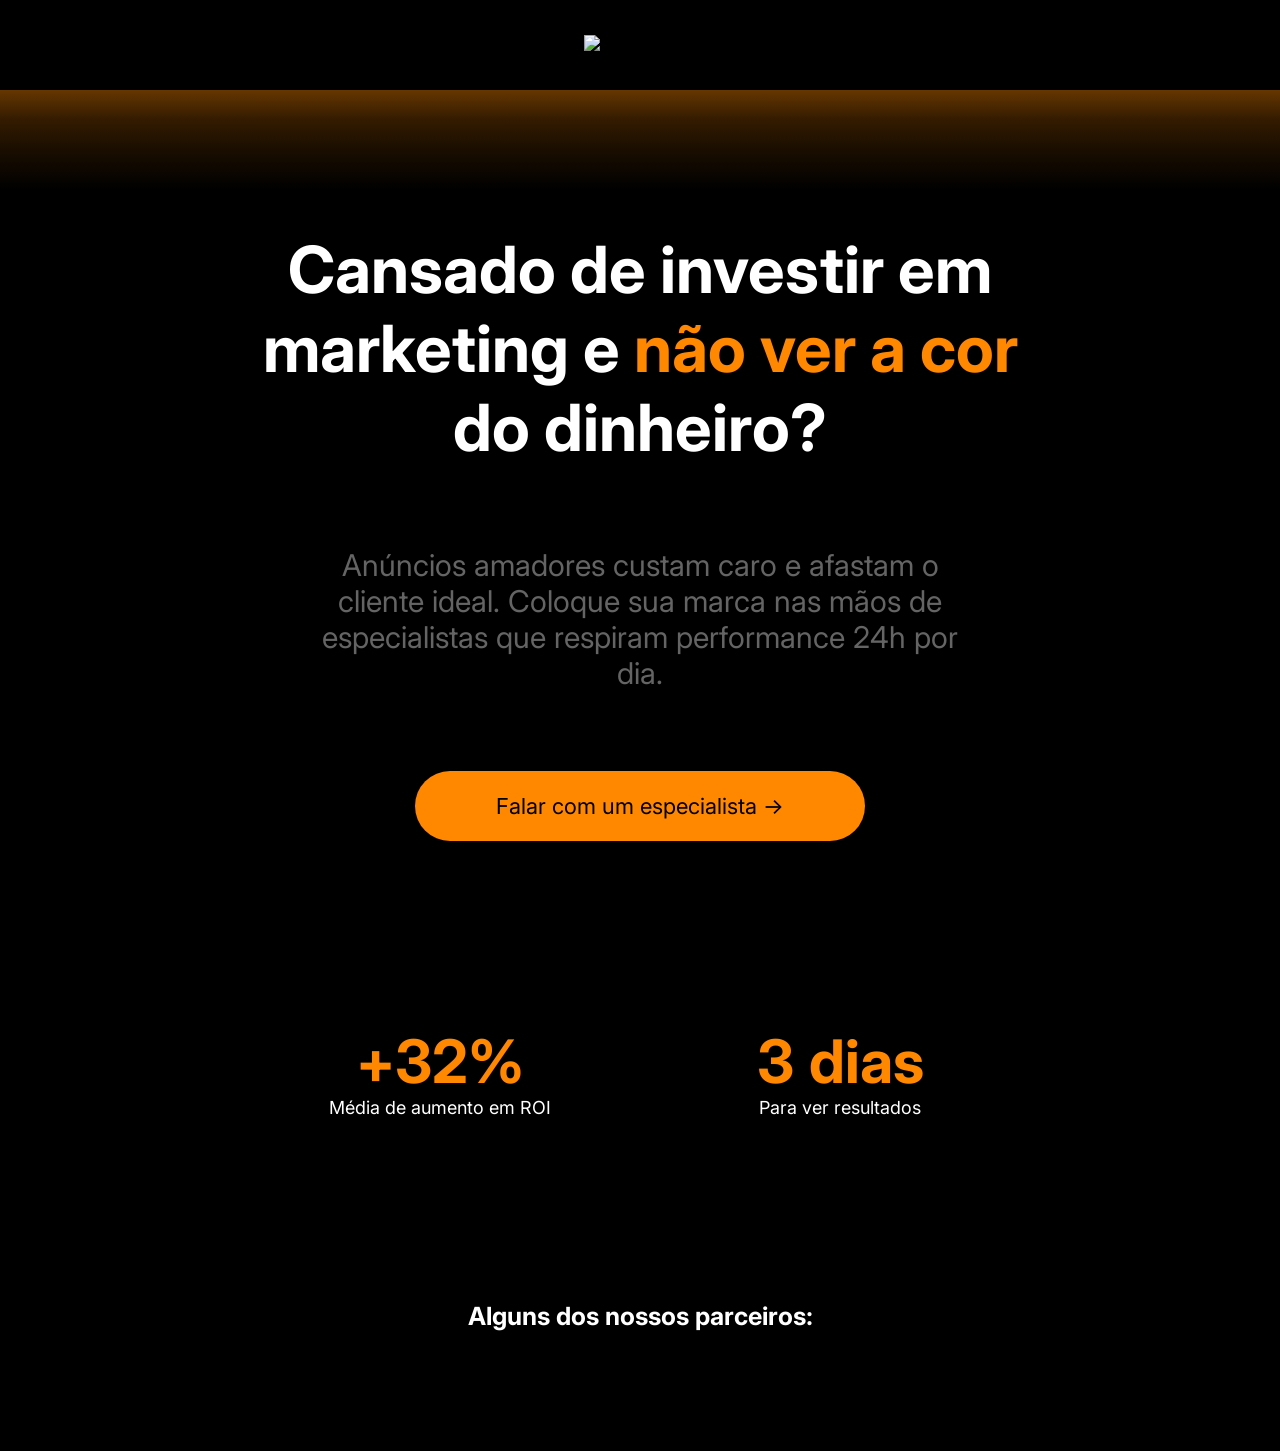
==== index.html @ 493e9f5f "Add files via upload" ====
<!DOCTYPE html>
<html>

<head>
    <title>Results</title>
    <meta charset="utf-8">
    <meta name="viewport" content="width=device-width, initial-scale=1.0">
    <meta name="description" content="Descrição clara e objetiva da página (até ~160 caracteres)">
    <link rel="icon" href="/Logos/LOGO RESULTS.png" type="image/x-icon">
    <link rel="stylesheet" href="/style.css">
    <link rel="preconnect" href="https://fonts.googleapis.com">
    <link rel="preconnect" href="https://fonts.gstatic.com" crossorigin>
    <link
        href="https://fonts.googleapis.com/css2?family=Inter:ital,opsz,wght@0,14..32,100..900;1,14..32,100..900&display=swap"
        rel="stylesheet">
</head>

<body>
    <main>
        <header>
            <div class="moldura_logo">
                <img src="/Logos/LOGO RESULTS.png" alt="Logo Results">
            </div>
        </header>
        <section id="inicio">
            <div class="texto_principal">
                <h1>Cansado de investir em marketing e <span class="texto_principal_destaque">não ver a cor</span> do
                    dinheiro?</h1>
            </div>
            <div class="subtexto_principal">
                <p>Anúncios amadores custam caro e afastam o cliente ideal. Coloque sua marca nas mãos de especialistas
                    que respiram performance 24h por dia.</p>
            </div>
            <a class="btn_contato" href="https://wa.link/cqobxs">Falar com um especialista →</a>
            <div class="medidores">
                <article class="ROI">
                    <section>
                    <h1>+</h1>
                    <h1 id="contador-roi">0</h1>
                    <h1>%</h1>
                    </section>
                    <p>Média de aumento em ROI</p>
                </article>
                <article class="DIAS">
                    <section>
                        <h1 id="contador-dias">0</h1>
                        <h1>dias</h1>
                    </section>
                    <p>Para ver resultados</p>
                </article>
            </div>
        </section>
        <section id="parceiros">
            <p>Alguns dos nossos parceiros:</p>
            <article class="logo_parceiros">
                <div class="parceiro">
                    <img class="logos" src="/Logos/LOGO CHEFIA.png" alt="">
                </div>
                <div class="parceiro">
                    <img class="logos" src="/Logos/LOGO FW PINTURAS.png" alt="">
                </div>
                <div class="parceiro">
                    <img class="logos" src="/Logos/LOGO JP TURISMO.png" alt="">
                </div>
                <div class="parceiro">
                    <img class="logos" src="/Logos/LOGO LM.png" alt="">
                </div>
                <div class="parceiro">
                    <img class="logos" src="/Logos/LOGO OBURGUES SEM FUNDO_.png" alt="">
                </div>
                <div class="parceiro">
                    <img class="logos" src="/Logos/LOGO SANTO.png" alt="">
                </div>
                <div class="parceiro">
                    <img class="logos" src="/Logos/LOGO BRANCA (SEM FUNDO).png" alt="">
                </div>
                <div class="parceiro">
                    <img class="logos" src="/Logos/LOGO TS3 BRANCA SEM FUNDO.png" alt="">
                </div>
            </article>
        </section>
    </main>
    <script src="./script.js"></script>
</body>

</html>
---- style.css ----
* {
    margin: 0;
    padding: 0;
    box-sizing: border-box;
    font-family: "Inter", sans-serif;
}

header {
    background-color: black;
    width: 100%;
    height: 10vh;
    display: flex;
    justify-content: center;
    align-items: center;
}

header img {
    max-width: 100%;
}

#inicio {
    background-color: black;
    width: 100%;
    display: flex;
    flex-direction: column;
    align-items: center;
    padding: 40px;
    gap: 80px;
    position: relative;
    overflow: hidden;
}

#inicio::before {
    content: "";
    position: absolute;
    top: 0;
    left: 0;
    width: 100%;
    height: 100px;
    background: linear-gradient(to bottom,
            rgba(255, 136, 0, 0.4) 0%,
            rgba(255, 136, 0, 0.2) 30%,
            rgba(255, 136, 0, 0.1) 60%,
            rgba(255, 136, 0, 0.05) 80%,
            transparent 100%);
}

.texto_principal {
    margin-top: 100px;
    width: 60vw;
}

.texto_principal h1 {
    color: white;
    text-align: center;
    font-size: 65px
}

.texto_principal_destaque {
    color: rgba(255, 136, 0, 1);
}

.subtexto_principal {
    width: 50vw;
}

.subtexto_principal p {
    text-align: center;
    font-size: 30px;
    color: rgb(100, 100, 100);
}

.btn_contato {
    text-decoration: none;
    width: 450px;
    height: 70px;
    border-radius: 100px;
    background-color: rgba(255, 136, 0, 1);
    display: flex;
    justify-content: center;
    align-items: center;
    font-size: 22px;
    color: black;
    transition: all 0.2s ease-out;
}

.btn_contato:hover {
    background-color: black;
    color: white;
    box-shadow: 0 0 25px rgba(255, 136, 0, 1);
}

.medidores {
    width: 100%;
    height: 300px;
    display: flex;
    flex-wrap: wrap;
    justify-content: center;
    align-items: center;
}

.ROI {

    width: 400px;
    height: 200px;
    display: flex;
    flex-direction: column;
    justify-content: center;
    align-items: center;
}

.ROI section{
    display: flex;
    flex-direction: row;
}

.DIAS section{
    display: flex;
    flex-direction: row;
    gap: 15px;
}

.DIAS {
    width: 400px;
    height: 200px;
    display: flex;
    flex-direction: column;
    justify-content: center;
    align-items: center;
}

.medidores h1 {
    color: rgba(255, 136, 0, 1);
    font-size: 60px;
}

.medidores p {
    color: white;
    font-size: 18px;
}

#parceiros {
    background-color: black;
    width: 100%;
    height: 100%;
    display: flex;
    padding: 40px;
    flex-direction: column;
    align-items: center;
    gap: 30px;
}

#parceiros p {
    font-size: 25px;
    font-weight: bolder;
    color: white;
}

.logo_parceiros {
    width: 100%;
    gap: 50px;
    display: flex;
    justify-content: space-around;
    flex-wrap: wrap;
}

.parceiro {
    display: flex;
    justify-content: center;
    align-items: center;
    width: 250px;
}

.logos {
    max-width: 100%;
}
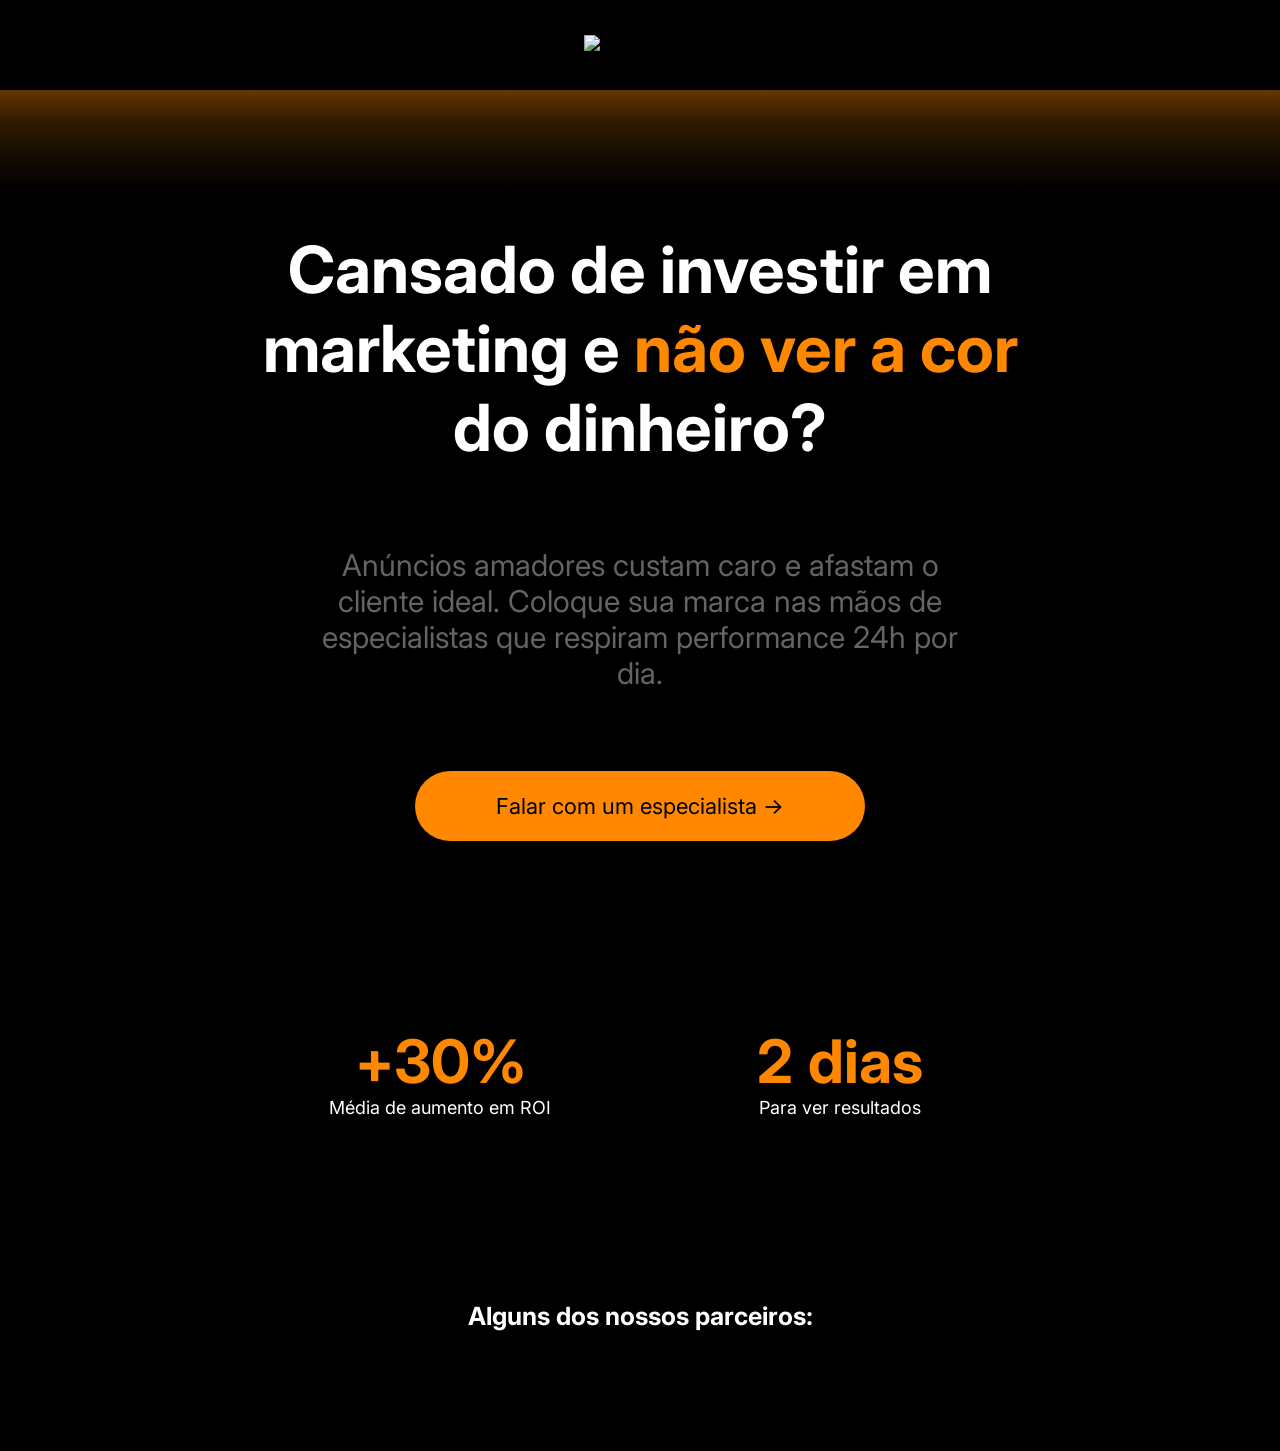
==== commit 233a4a3b: "Add files via upload" ====
--- a/index.html
+++ b/index.html
@@ -7,7 +7,7 @@
     <meta name="viewport" content="width=device-width, initial-scale=1.0">
     <meta name="description" content="Descrição clara e objetiva da página (até ~160 caracteres)">
     <link rel="icon" href="/Logos/LOGO RESULTS.png" type="image/x-icon">
-    <link rel="stylesheet" href="/style.css">
+    <link rel="stylesheet" href="./style.css">
     <link rel="preconnect" href="https://fonts.googleapis.com">
     <link rel="preconnect" href="https://fonts.gstatic.com" crossorigin>
     <link
@@ -19,7 +19,7 @@
     <main>
         <header>
             <div class="moldura_logo">
-                <img src="/Logos/LOGO RESULTS.png" alt="Logo Results">
+                <img src="./Logos/LOGO RESULTS.png" alt="Logo Results">
             </div>
         </header>
         <section id="inicio">
@@ -54,28 +54,28 @@
             <p>Alguns dos nossos parceiros:</p>
             <article class="logo_parceiros">
                 <div class="parceiro">
-                    <img class="logos" src="/Logos/LOGO CHEFIA.png" alt="">
+                    <img class="logos" src="./Logos/LOGO CHEFIA.png" alt="">
                 </div>
                 <div class="parceiro">
-                    <img class="logos" src="/Logos/LOGO FW PINTURAS.png" alt="">
+                    <img class="logos" src="./Logos/LOGO FW PINTURAS.png" alt="">
                 </div>
                 <div class="parceiro">
-                    <img class="logos" src="/Logos/LOGO JP TURISMO.png" alt="">
+                    <img class="logos" src="./Logos/LOGO JP TURISMO.png" alt="">
                 </div>
                 <div class="parceiro">
-                    <img class="logos" src="/Logos/LOGO LM.png" alt="">
+                    <img class="logos" src="./Logos/LOGO LM.png" alt="">
                 </div>
                 <div class="parceiro">
-                    <img class="logos" src="/Logos/LOGO OBURGUES SEM FUNDO_.png" alt="">
+                    <img class="logos" src="./Logos/LOGO OBURGUES SEM FUNDO_.png" alt="">
                 </div>
                 <div class="parceiro">
-                    <img class="logos" src="/Logos/LOGO SANTO.png" alt="">
+                    <img class="logos" src="./Logos/LOGO SANTO.png" alt="">
                 </div>
                 <div class="parceiro">
-                    <img class="logos" src="/Logos/LOGO BRANCA (SEM FUNDO).png" alt="">
+                    <img class="logos" src="./Logos/LOGO BRANCA (SEM FUNDO).png" alt="">
                 </div>
                 <div class="parceiro">
-                    <img class="logos" src="/Logos/LOGO TS3 BRANCA SEM FUNDO.png" alt="">
+                    <img class="logos" src="./Logos/LOGO TS3 BRANCA SEM FUNDO.png" alt="">
                 </div>
             </article>
         </section>
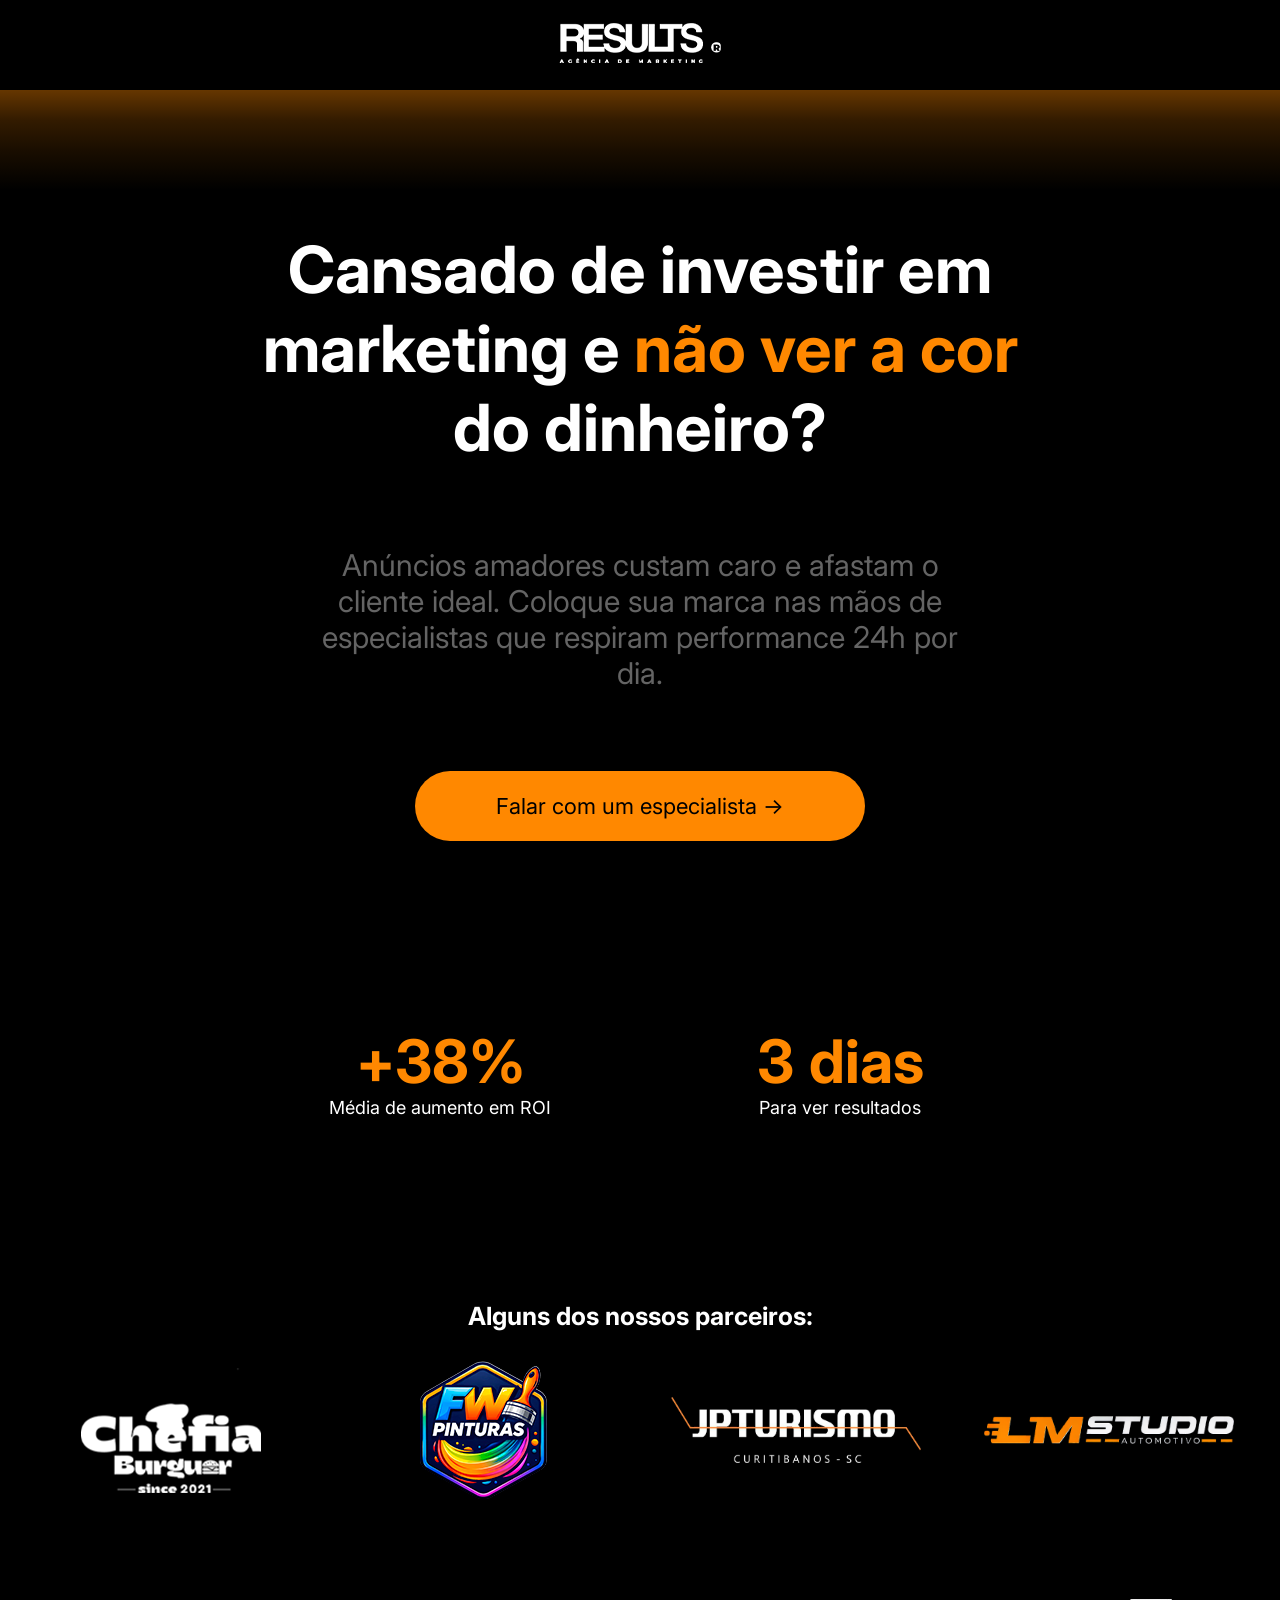
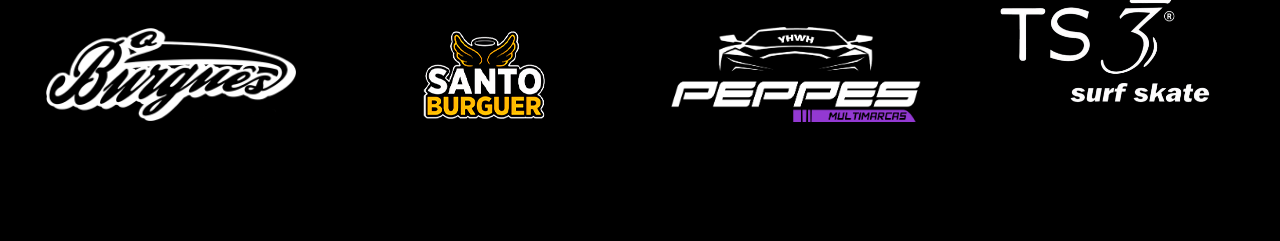
==== commit d89493ab: "Add files via upload" ====
--- a/index.html
+++ b/index.html
@@ -19,7 +19,7 @@
     <main>
         <header>
             <div class="moldura_logo">
-                <img src="./Logos/LOGO RESULTS.png" alt="Logo Results">
+                <img src="../Logos/LOGO RESULTS.png" alt="Logo Results">
             </div>
         </header>
         <section id="inicio">
--- a/style.css
+++ b/style.css
@@ -152,6 +152,7 @@
 
 #parceiros p {
     font-size: 25px;
+    text-align: center;
     font-weight: bolder;
     color: white;
 }
@@ -173,4 +174,20 @@
 
 .logos {
     max-width: 100%;
+}
+
+@media (max-width: 376px){
+    .texto_principal h1{
+        font-size: 32.5px;
+    }
+
+    .subtexto_principal p{
+        font-size: 15px;
+    }
+
+    .btn_contato{
+         width: 225px;
+         height: 35px;
+         font-size: 11px;
+    }
 }
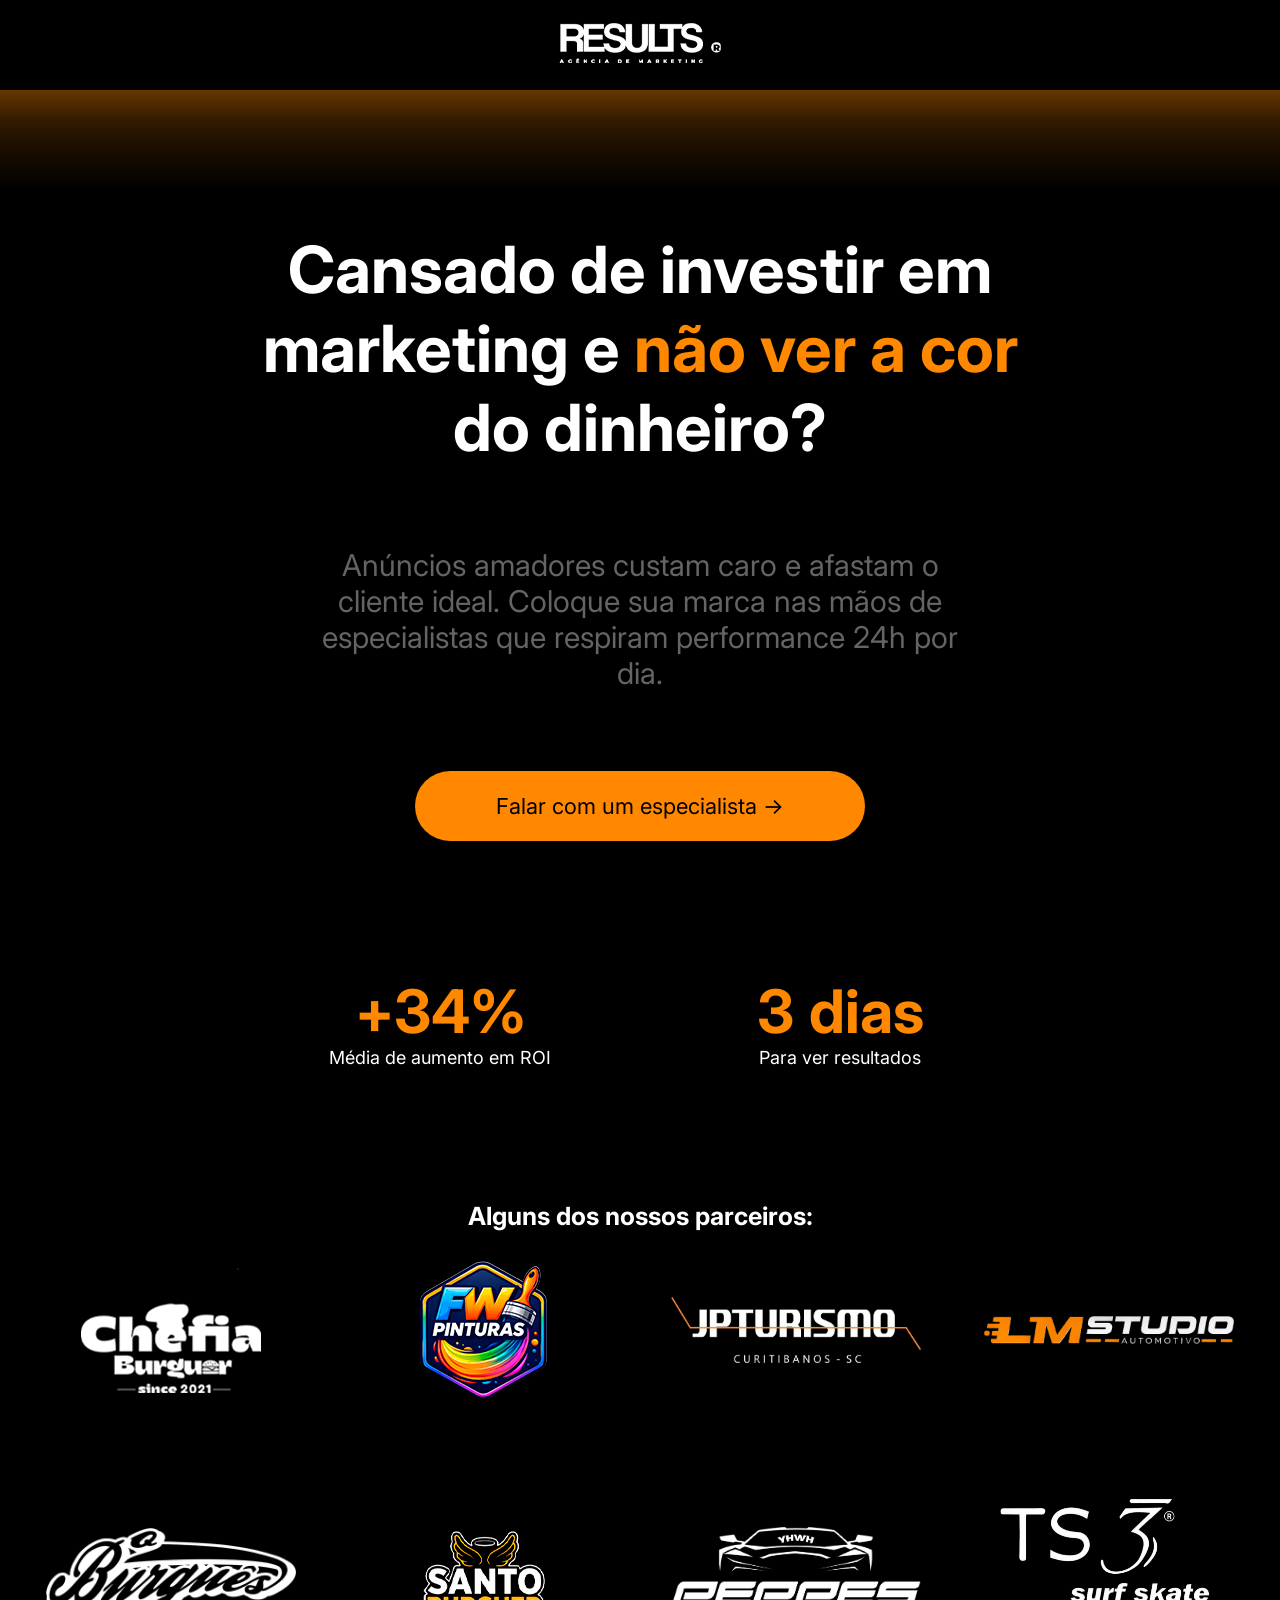
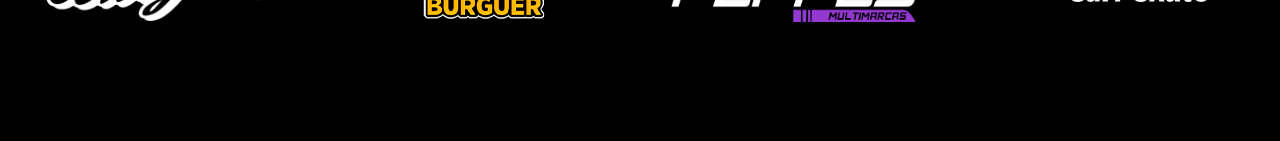
==== commit 44e971a1: "Add files via upload" ====
--- a/index.html
+++ b/index.html
@@ -19,7 +19,7 @@
     <main>
         <header>
             <div class="moldura_logo">
-                <img src="../Logos/LOGO RESULTS.png" alt="Logo Results">
+                <img src="./Logos/LOGO RESULTS.png" alt="Logo Results">
             </div>
         </header>
         <section id="inicio">
--- a/style.css
+++ b/style.css
@@ -92,7 +92,6 @@
 
 .medidores {
     width: 100%;
-    height: 300px;
     display: flex;
     flex-wrap: wrap;
     justify-content: center;
@@ -177,10 +176,21 @@
 }
 
 @media (max-width: 376px){
+    
+    #inicio{
+        gap: 40px;
+    } 
+    .texto_principal{
+        width: 100vw;
+    }
+
     .texto_principal h1{
         font-size: 32.5px;
     }
 
+    .subtexto_principal{
+        width: 90vw;
+    }
     .subtexto_principal p{
         font-size: 15px;
     }
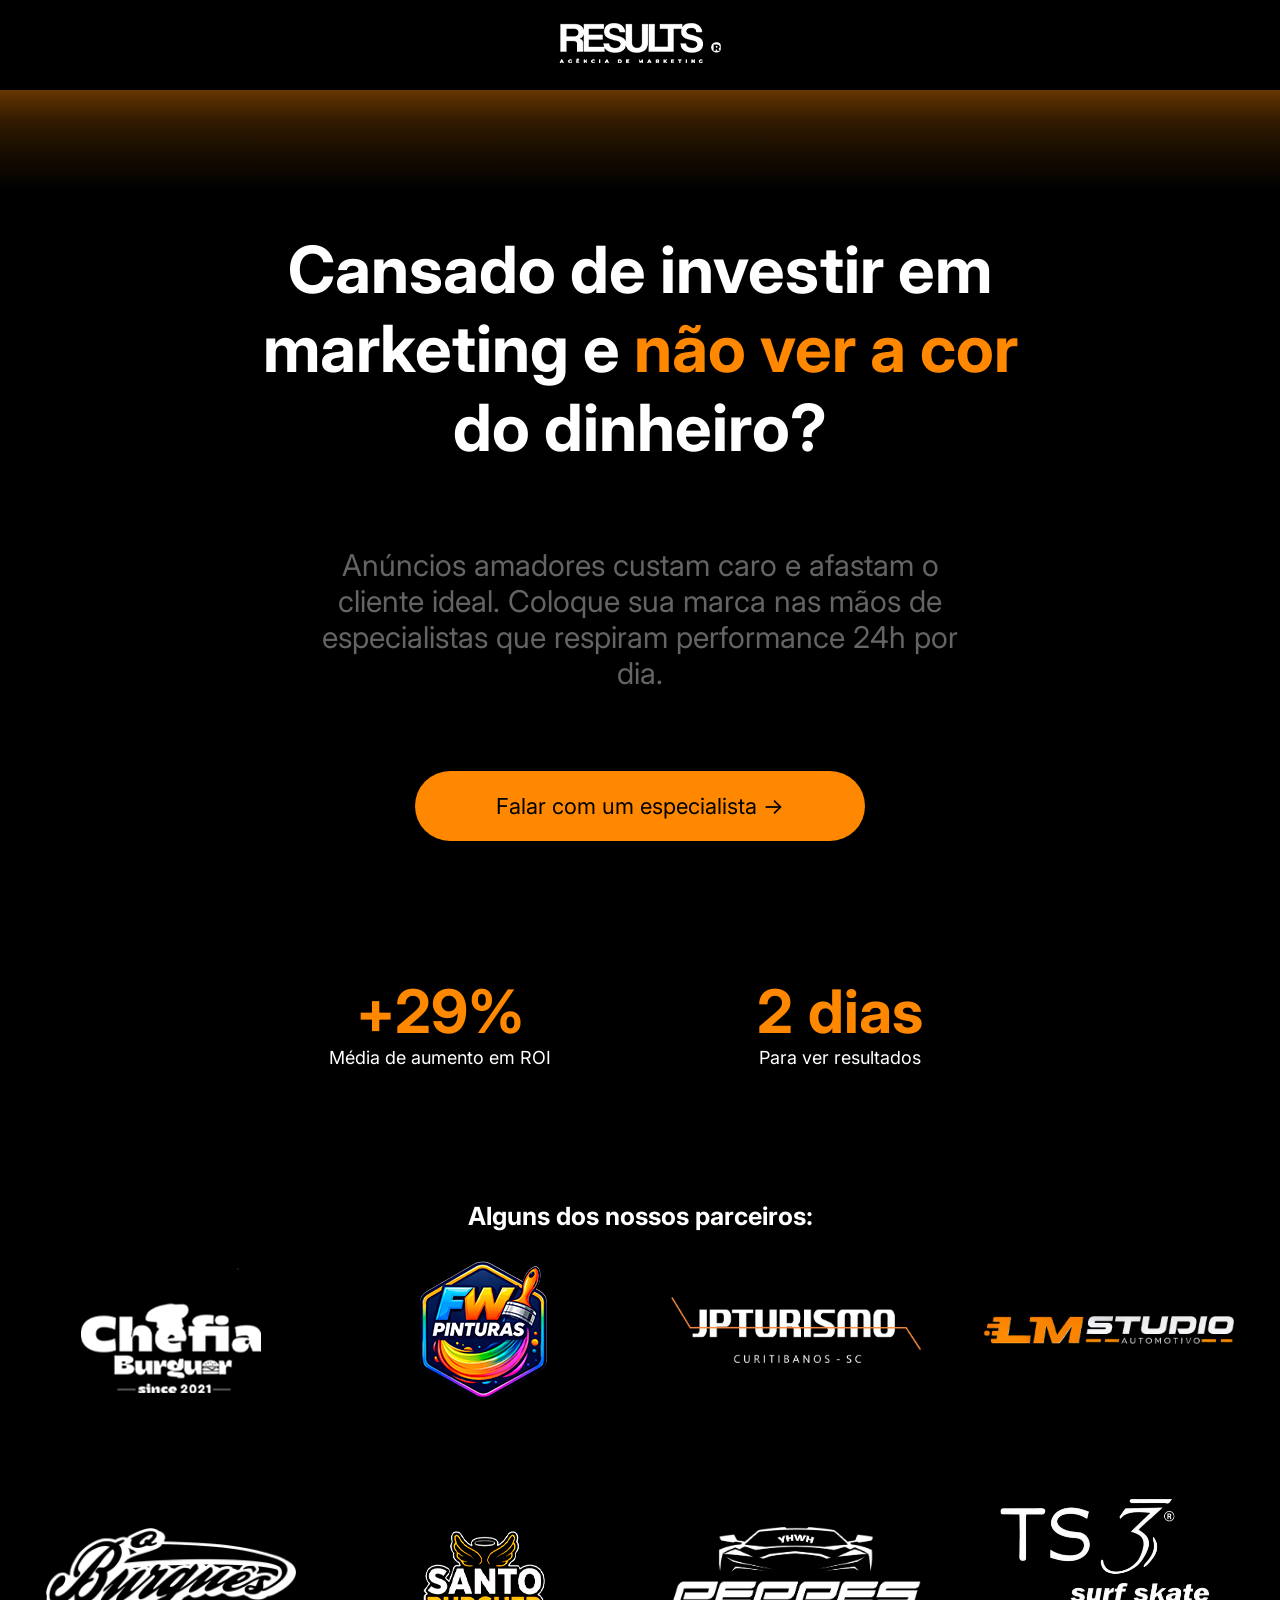
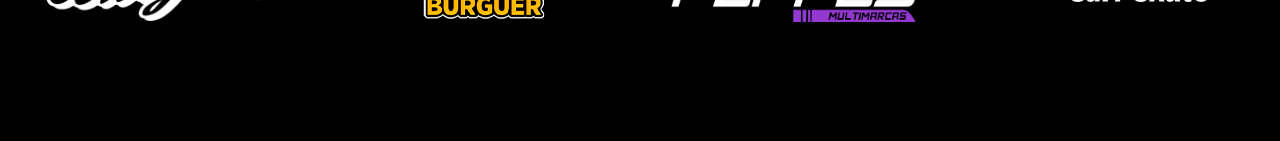
==== commit 93f7609d: "Add files via upload" ====
--- a/index.html
+++ b/index.html
@@ -6,6 +6,7 @@
     <meta charset="utf-8">
     <meta name="viewport" content="width=device-width, initial-scale=1.0">
     <meta name="description" content="Descrição clara e objetiva da página (até ~160 caracteres)">
+    <meta name="viewport" content="width=device-width, initial-scale=1.0, maximum-scale=1.0, user-scalable=no">
     <link rel="icon" href="/Logos/LOGO RESULTS.png" type="image/x-icon">
     <link rel="stylesheet" href="./style.css">
     <link rel="preconnect" href="https://fonts.googleapis.com">
--- a/style.css
+++ b/style.css
@@ -175,7 +175,7 @@
     max-width: 100%;
 }
 
-@media (max-width: 376px){
+@media (max-width: 1070px){
     
     #inicio{
         gap: 40px;
@@ -196,8 +196,35 @@
     }
 
     .btn_contato{
-         width: 225px;
-         height: 35px;
-         font-size: 11px;
+         width: 300px;
+         height: 40px;
+         font-size: 12px;
+    }
+}
+
+@media (max-width: 310px){
+    
+    #inicio{
+        gap: 40px;
+    } 
+    .texto_principal{
+        width: 100vw;
+    }
+
+    .texto_principal h1{
+        font-size: 20px;
+    }
+
+    .subtexto_principal{
+        width: 90vw;
+    }
+    .subtexto_principal p{
+        font-size: 10px;
+    }
+
+    .btn_contato{
+         width: 200px;
+         height: 40px;
+         font-size: 12px;
     }
 }
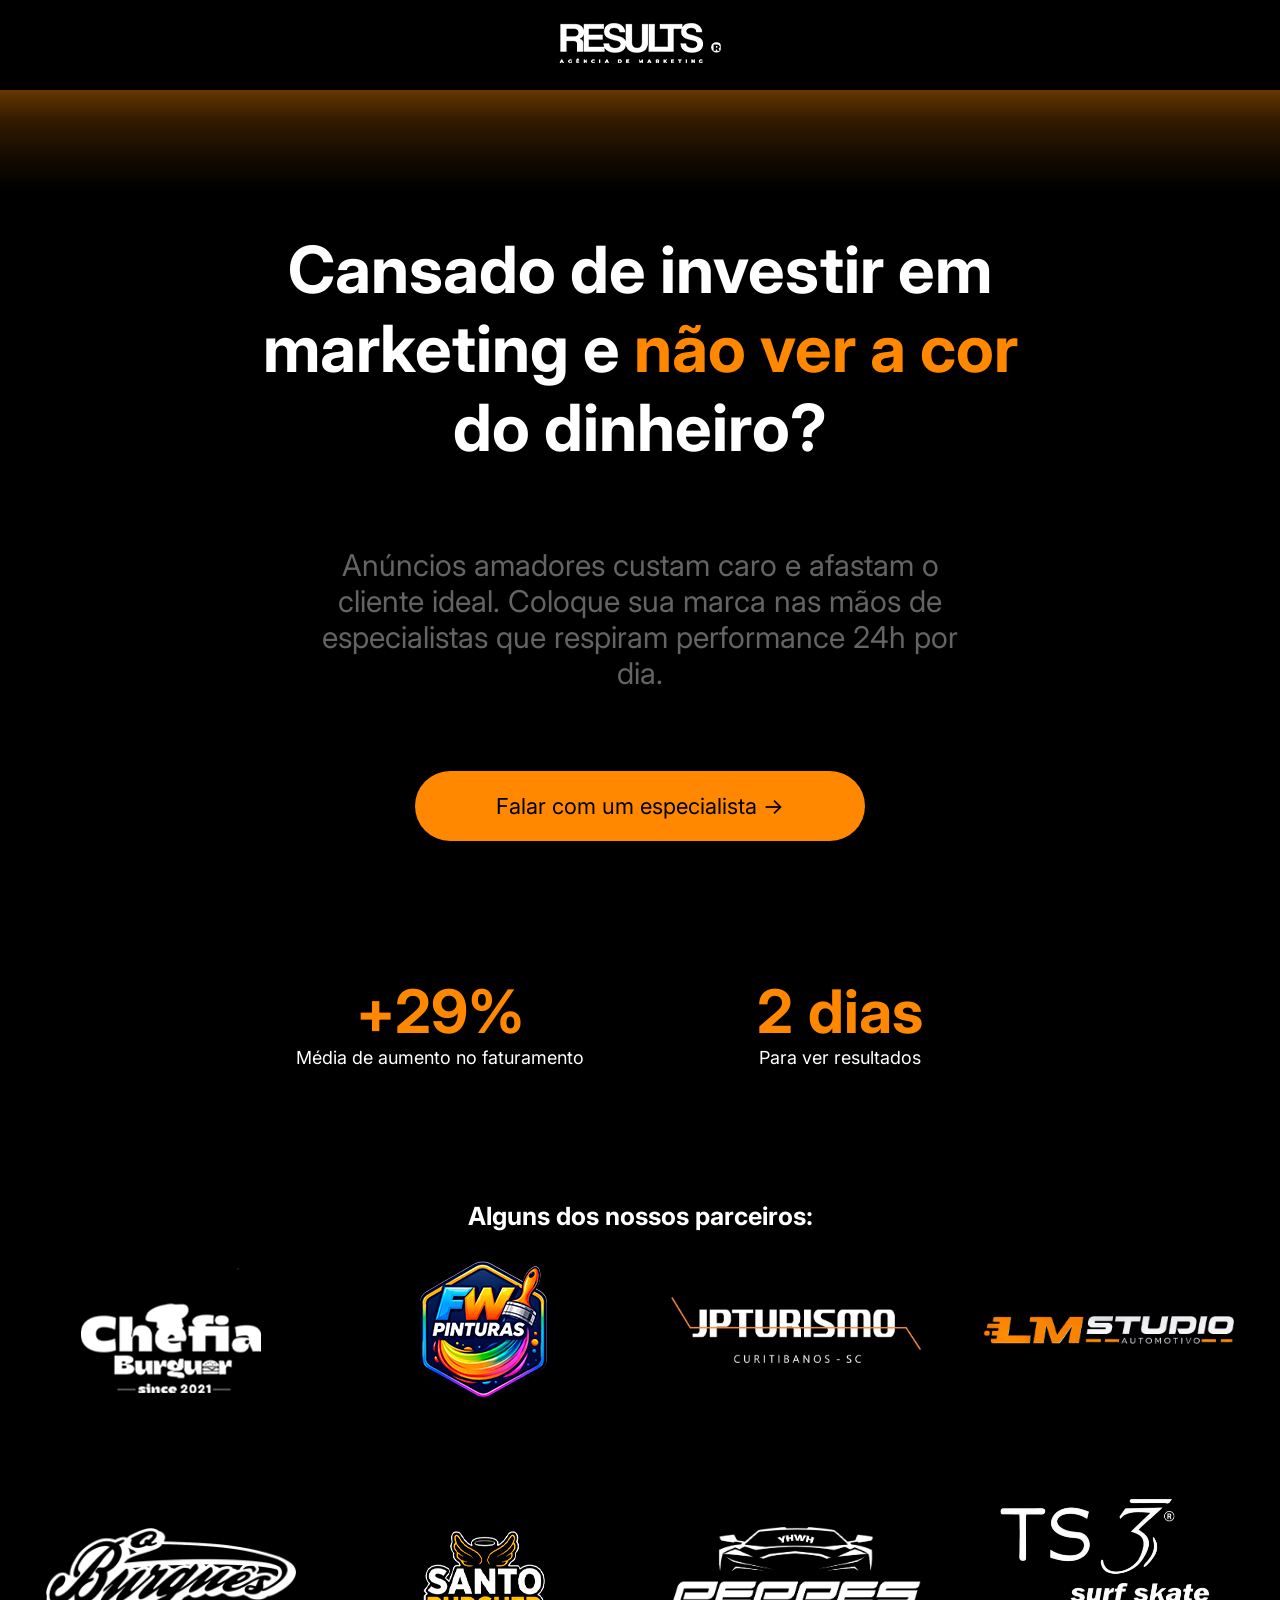
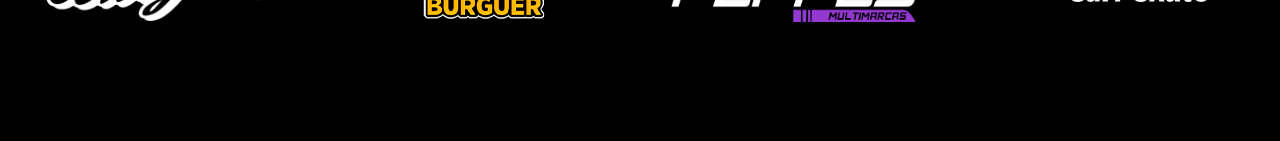
==== commit 1ea9adb2: "Add files via upload" ====
--- a/index.html
+++ b/index.html
@@ -2,12 +2,14 @@
 <html>
 
 <head>
-    <title>Results</title>
+    <title>Results: Onde Estratégia Vira Crescimento</title>
     <meta charset="utf-8">
     <meta name="viewport" content="width=device-width, initial-scale=1.0">
-    <meta name="description" content="Descrição clara e objetiva da página (até ~160 caracteres)">
+    <meta name="description" content="Conheça algumas das empresas que confiaram em nosso trabalho e os resultados que conquistamos juntos. 
+Apresentamos cases reais, com crescimento em vendas, aumento de alcance e estratégias que geram impacto mensurável. 
+Nosso foco é transformar investimento em marketing em resultados concretos para o seu negócio.">
     <meta name="viewport" content="width=device-width, initial-scale=1.0, maximum-scale=1.0, user-scalable=no">
-    <link rel="icon" href="/Logos/LOGO RESULTS.png" type="image/x-icon">
+    <link rel="icon" href="./Logos/LOGO-RESULTS.ico" type="image/x-icon">
     <link rel="stylesheet" href="./style.css">
     <link rel="preconnect" href="https://fonts.googleapis.com">
     <link rel="preconnect" href="https://fonts.gstatic.com" crossorigin>
@@ -36,11 +38,11 @@
             <div class="medidores">
                 <article class="ROI">
                     <section>
-                    <h1>+</h1>
-                    <h1 id="contador-roi">0</h1>
-                    <h1>%</h1>
+                        <h1>+</h1>
+                        <h1 id="contador-roi">0</h1>
+                        <h1>%</h1>
                     </section>
-                    <p>Média de aumento em ROI</p>
+                    <p>Média de aumento no faturamento</p>
                 </article>
                 <article class="DIAS">
                     <section>
